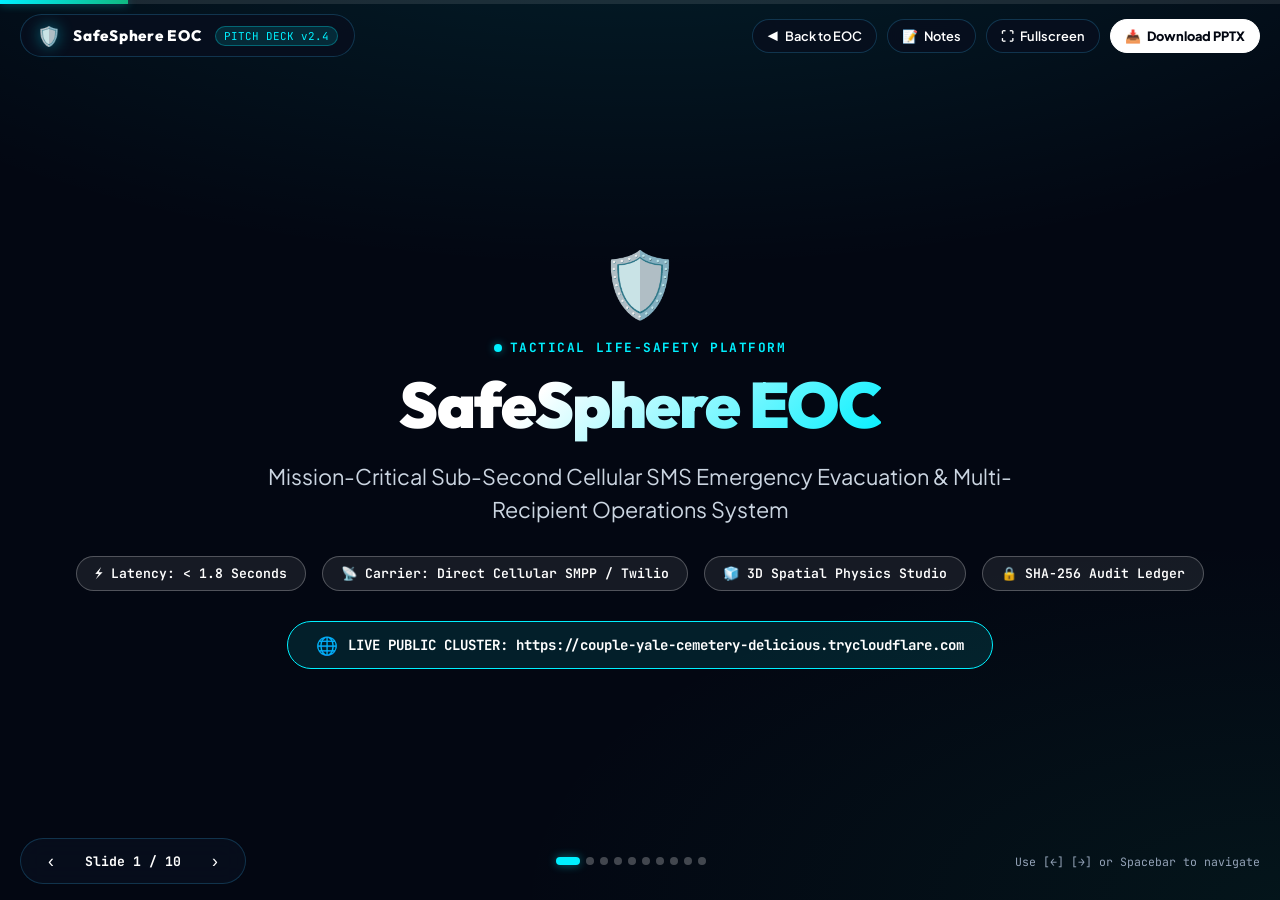
==== templates/presentation.html @ 7afa13c6 "feat: Add PowerPoint presentation deck (.pptx) generator and interactive web pitch deck (/presentati" ====
<!DOCTYPE html>
<html lang="en">
<head>
    <meta charset="UTF-8">
    <meta name="viewport" content="width=device-width, initial-scale=1.0">
    <title>SafeSphere EOC — Executive Presentation & Pitch Deck</title>
    <link rel="icon" href="data:image/svg+xml,<svg xmlns='http://www.w3.org/2000/svg' viewBox='0 0 100 100'><text y='.9em' font-size='90'>🛡️</text></svg>">
    <link rel="stylesheet" href="https://fonts.googleapis.com/css2?family=JetBrains+Mono:wght@400;600;700&family=Outfit:wght@400;500;600;700;800;900&family=Plus+Jakarta+Sans:wght@400;500;600;700;800&display=swap">
    <style>
        :root {
            --bg-base: #030712;
            --bg-card: rgba(14, 24, 46, 0.85);
            --bg-elevated: rgba(20, 34, 64, 0.95);
            --border-subtle: rgba(56, 189, 248, 0.22);
            --border-strong: rgba(0, 240, 255, 0.6);
            --tactical-cyan: #00f0ff;
            --cyan-glow: rgba(0, 240, 255, 0.45);
            --fire-red: #ff2a5f;
            --hazard-amber: #f59e0b;
            --tactical-emerald: #10b981;
            --text-primary: #ffffff;
            --text-secondary: #cbd5e1;
            --text-muted: #94a3b8;
            --font-head: 'Outfit', -apple-system, sans-serif;
            --font-body: 'Plus Jakarta Sans', -apple-system, sans-serif;
            --font-mono: 'JetBrains Mono', monospace;
        }

        * {
            margin: 0;
            padding: 0;
            box-sizing: border-box;
        }

        body {
            background-color: var(--bg-base);
            color: var(--text-primary);
            font-family: var(--font-body);
            overflow: hidden;
            height: 100vh;
            width: 100vw;
            user-select: none;
            background-image: 
                radial-gradient(ellipse 80% 50% at 50% -20%, rgba(0, 240, 255, 0.12), transparent),
                radial-gradient(ellipse 60% 40% at 100% 100%, rgba(16, 185, 129, 0.08), transparent);
        }

        /* Top Progress Bar */
        .progress-bar-container {
            position: fixed;
            top: 0;
            left: 0;
            width: 100%;
            height: 4px;
            background: rgba(255, 255, 255, 0.1);
            z-index: 100;
        }

        .progress-bar {
            height: 100%;
            width: 10%;
            background: linear-gradient(90deg, var(--tactical-cyan), var(--tactical-emerald));
            box-shadow: 0 0 10px var(--cyan-glow);
            transition: width 0.35s cubic-bezier(0.16, 1, 0.3, 1);
        }

        /* Top Control Bar */
        .deck-header {
            position: fixed;
            top: 14px;
            left: 20px;
            right: 20px;
            display: flex;
            justify-content: space-between;
            align-items: center;
            z-index: 90;
        }

        .deck-brand {
            display: flex;
            align-items: center;
            gap: 12px;
            background: rgba(8, 15, 30, 0.85);
            border: 1px solid var(--border-subtle);
            padding: 8px 16px;
            border-radius: 30px;
            backdrop-filter: blur(12px);
        }

        .brand-logo {
            font-size: 1.2rem;
            filter: drop-shadow(0 0 8px var(--cyan-glow));
        }

        .brand-title {
            font-family: var(--font-head);
            font-weight: 800;
            font-size: 0.95rem;
            letter-spacing: 0.05em;
            color: var(--text-primary);
        }

        .brand-tag {
            font-family: var(--font-mono);
            font-size: 0.68rem;
            color: var(--tactical-cyan);
            background: rgba(0, 240, 255, 0.12);
            padding: 2px 8px;
            border-radius: 12px;
            border: 1px solid rgba(0, 240, 255, 0.3);
        }

        .deck-actions {
            display: flex;
            align-items: center;
            gap: 10px;
        }

        .btn-deck {
            background: rgba(8, 15, 30, 0.85);
            border: 1px solid var(--border-subtle);
            color: var(--text-primary);
            padding: 8px 14px;
            border-radius: 20px;
            font-size: 0.8rem;
            font-weight: 600;
            font-family: var(--font-body);
            cursor: pointer;
            backdrop-filter: blur(12px);
            transition: all 0.2s;
            display: flex;
            align-items: center;
            gap: 6px;
            text-decoration: none;
        }

        .btn-deck:hover {
            border-color: var(--tactical-cyan);
            box-shadow: 0 0 12px var(--cyan-glow);
            transform: translateY(-1px);
        }

        .btn-deck.primary {
            background: #ffffff;
            color: #030712;
            border-color: #ffffff;
            font-weight: 800;
        }

        .btn-deck.primary:hover {
            background: #e0f2fe;
            box-shadow: 0 0 18px rgba(255, 255, 255, 0.8);
        }

        /* Slide Stage */
        .stage {
            position: relative;
            width: 100vw;
            height: 100vh;
            display: flex;
            align-items: center;
            justify-content: center;
            padding: 70px 40px 60px;
        }

        .slide {
            position: absolute;
            width: 100%;
            max-width: 1200px;
            height: 82vh;
            opacity: 0;
            visibility: hidden;
            transform: scale(0.96) translateY(20px);
            transition: all 0.4s cubic-bezier(0.16, 1, 0.3, 1);
            display: flex;
            flex-direction: column;
            justify-content: center;
        }

        .slide.active {
            opacity: 1;
            visibility: visible;
            transform: scale(1) translateY(0);
        }

        /* Slide Typography */
        .slide-category {
            font-family: var(--font-mono);
            font-size: 0.8rem;
            font-weight: 700;
            text-transform: uppercase;
            letter-spacing: 0.12em;
            color: var(--tactical-cyan);
            margin-bottom: 8px;
            display: flex;
            align-items: center;
            gap: 8px;
        }

        .slide-category::before {
            content: '';
            width: 8px;
            height: 8px;
            border-radius: 50%;
            background: var(--tactical-cyan);
            box-shadow: 0 0 8px var(--cyan-glow);
        }

        .slide-title {
            font-family: var(--font-head);
            font-size: 2.6rem;
            font-weight: 800;
            letter-spacing: -0.02em;
            line-height: 1.15;
            color: #ffffff;
            margin-bottom: 12px;
        }

        .slide-subtitle {
            font-size: 1.1rem;
            color: var(--text-secondary);
            margin-bottom: 28px;
            max-width: 900px;
            line-height: 1.5;
        }

        /* Cards Grid */
        .cards-grid {
            display: grid;
            gap: 20px;
            width: 100%;
        }

        .grid-4 { grid-template-columns: repeat(4, 1fr); }
        .grid-3 { grid-template-columns: repeat(3, 1fr); }
        .grid-2 { grid-template-columns: repeat(2, 1fr); }

        .tactical-card {
            background: var(--bg-card);
            border: 1.5px solid rgba(255, 255, 255, 0.18);
            border-radius: 18px;
            padding: 24px;
            backdrop-filter: blur(16px);
            box-shadow: 0 12px 30px rgba(0, 0, 0, 0.5), inset 0 1px 0 rgba(255, 255, 255, 0.1);
            transition: all 0.25s ease;
            position: relative;
            overflow: hidden;
        }

        .tactical-card:hover {
            border-color: var(--tactical-cyan);
            transform: translateY(-4px);
            box-shadow: 0 18px 40px rgba(0, 0, 0, 0.7), 0 0 20px rgba(0, 240, 255, 0.2);
        }

        .card-icon {
            font-size: 2rem;
            margin-bottom: 14px;
            display: inline-block;
        }

        .card-title {
            font-family: var(--font-head);
            font-size: 1.2rem;
            font-weight: 700;
            color: #ffffff;
            margin-bottom: 10px;
        }

        .card-text {
            font-size: 0.92rem;
            color: var(--text-secondary);
            line-height: 1.55;
        }

        .card-list {
            list-style: none;
        }

        .card-list li {
            font-size: 0.9rem;
            color: var(--text-secondary);
            margin-bottom: 8px;
            display: flex;
            align-items: flex-start;
            gap: 8px;
            line-height: 1.45;
        }

        .card-list li::before {
            content: '▹';
            color: var(--tactical-cyan);
            font-size: 0.9rem;
        }

        /* Stat Boxes */
        .stat-value {
            font-family: var(--font-head);
            font-size: 3.2rem;
            font-weight: 900;
            color: var(--tactical-cyan);
            text-shadow: 0 0 20px var(--cyan-glow);
            line-height: 1;
            margin-bottom: 8px;
        }

        .stat-label {
            font-family: var(--font-head);
            font-size: 1.05rem;
            font-weight: 700;
            color: #ffffff;
            margin-bottom: 4px;
        }

        .stat-sub {
            font-size: 0.8rem;
            color: var(--text-muted);
        }

        /* Title Slide Unique Styling */
        .title-slide {
            text-align: center;
            align-items: center;
        }

        .hero-emblem {
            font-size: 4rem;
            margin-bottom: 16px;
            animation: pulse3D 3s infinite alternate;
        }

        @keyframes pulse3D {
            0% { transform: scale(1) translateY(0); filter: drop-shadow(0 0 15px var(--cyan-glow)); }
            100% { transform: scale(1.08) translateY(-6px); filter: drop-shadow(0 0 30px var(--cyan-glow)); }
        }

        .hero-title {
            font-family: var(--font-head);
            font-size: 4rem;
            font-weight: 900;
            letter-spacing: -0.03em;
            background: linear-gradient(135deg, #ffffff 30%, var(--tactical-cyan) 100%);
            -webkit-background-clip: text;
            -webkit-text-fill-color: transparent;
            margin-bottom: 16px;
        }

        .hero-subtitle {
            font-size: 1.35rem;
            color: var(--text-secondary);
            max-width: 820px;
            margin: 0 auto 30px;
            line-height: 1.5;
        }

        .hero-meta-bar {
            display: flex;
            gap: 16px;
            justify-content: center;
            flex-wrap: wrap;
            margin-bottom: 30px;
        }

        .meta-pill {
            background: rgba(255, 255, 255, 0.08);
            border: 1px solid rgba(255, 255, 255, 0.25);
            padding: 8px 18px;
            border-radius: 30px;
            font-family: var(--font-mono);
            font-size: 0.82rem;
            font-weight: 600;
            color: #ffffff;
        }

        /* Bottom Controls & Navigation */
        .deck-footer {
            position: fixed;
            bottom: 16px;
            left: 20px;
            right: 20px;
            display: flex;
            justify-content: space-between;
            align-items: center;
            z-index: 90;
        }

        .nav-controls {
            display: flex;
            align-items: center;
            gap: 8px;
            background: rgba(8, 15, 30, 0.85);
            border: 1px solid var(--border-subtle);
            padding: 6px 14px;
            border-radius: 30px;
            backdrop-filter: blur(12px);
        }

        .btn-nav {
            background: transparent;
            border: none;
            color: var(--text-primary);
            width: 32px;
            height: 32px;
            border-radius: 50%;
            cursor: pointer;
            font-size: 1.1rem;
            display: flex;
            align-items: center;
            justify-content: center;
            transition: all 0.15s;
        }

        .btn-nav:hover {
            background: rgba(0, 240, 255, 0.15);
            color: var(--tactical-cyan);
        }

        .slide-counter {
            font-family: var(--font-mono);
            font-size: 0.82rem;
            font-weight: 700;
            color: var(--text-primary);
            padding: 0 10px;
        }

        .slide-pills {
            display: flex;
            gap: 6px;
        }

        .slide-dot {
            width: 8px;
            height: 8px;
            border-radius: 50%;
            background: rgba(255, 255, 255, 0.25);
            cursor: pointer;
            transition: all 0.2s;
        }

        .slide-dot.active {
            width: 24px;
            border-radius: 6px;
            background: var(--tactical-cyan);
            box-shadow: 0 0 10px var(--cyan-glow);
        }

        /* Speaker Notes Drawer */
        .notes-drawer {
            position: fixed;
            bottom: -320px;
            left: 50%;
            transform: translateX(-50%);
            width: 90%;
            max-width: 900px;
            background: rgba(10, 18, 38, 0.98);
            border: 1.5px solid var(--border-strong);
            border-radius: 18px 18px 0 0;
            padding: 24px;
            box-shadow: 0 -15px 40px rgba(0, 0, 0, 0.8);
            backdrop-filter: blur(24px);
            z-index: 95;
            transition: bottom 0.3s cubic-bezier(0.16, 1, 0.3, 1);
        }

        .notes-drawer.open {
            bottom: 0;
        }

        .notes-header {
            display: flex;
            justify-content: space-between;
            align-items: center;
            margin-bottom: 12px;
            border-bottom: 1px solid rgba(255, 255, 255, 0.15);
            padding-bottom: 8px;
        }

        .notes-title {
            font-family: var(--font-head);
            font-size: 1rem;
            font-weight: 700;
            color: var(--tactical-cyan);
        }

        .notes-body {
            font-size: 0.92rem;
            color: var(--text-secondary);
            line-height: 1.6;
            max-height: 180px;
            overflow-y: auto;
        }

        @media (max-width: 900px) {
            .cards-grid { grid-template-columns: 1fr !important; }
            .slide-title { font-size: 1.8rem; }
            .hero-title { font-size: 2.6rem; }
            .stage { padding: 60px 20px; }
            .slide { height: auto; }
        }
    </style>
</head>
<body>

    <!-- Top Progress Bar -->
    <div class="progress-bar-container">
        <div class="progress-bar" id="progress-bar"></div>
    </div>

    <!-- Header Control Bar -->
    <header class="deck-header">
        <div class="deck-brand">
            <span class="brand-logo">🛡️</span>
            <span class="brand-title">SafeSphere EOC</span>
            <span class="brand-tag">PITCH DECK v2.4</span>
        </div>

        <div class="deck-actions">
            <a href="/" class="btn-deck" title="Return to Live Emergency Operations Center">
                <span>◀</span> Back to EOC
            </a>
            <button class="btn-deck" id="btn-toggle-notes" title="Toggle Speaker Notes (Shortcut: N)">
                <span>📝</span> Notes
            </button>
            <button class="btn-deck" id="btn-fullscreen" title="Toggle Fullscreen (Shortcut: F)">
                <span>⛶</span> Fullscreen
            </button>
            <a href="/api/download-pptx" class="btn-deck primary" title="Download Official PowerPoint (.pptx) Presentation">
                <span>📥</span> Download PPTX
            </a>
        </div>
    </header>

    <!-- Slide Presentation Stage -->
    <main class="stage">

        <!-- SLIDE 1: TITLE SLIDE -->
        <section class="slide active title-slide" data-slide="1">
            <div class="hero-emblem">🛡️</div>
            <div class="slide-category">TACTICAL LIFE-SAFETY PLATFORM</div>
            <h1 class="hero-title">SafeSphere EOC</h1>
            <p class="hero-subtitle">
                Mission-Critical Sub-Second Cellular SMS Emergency Evacuation & Multi-Recipient Operations System
            </p>
            <div class="hero-meta-bar">
                <span class="meta-pill">⚡ Latency: &lt; 1.8 Seconds</span>
                <span class="meta-pill">📡 Carrier: Direct Cellular SMPP / Twilio</span>
                <span class="meta-pill">🧊 3D Spatial Physics Studio</span>
                <span class="meta-pill">🔒 SHA-256 Audit Ledger</span>
            </div>
            <div style="background: rgba(0, 240, 255, 0.1); border: 1.5px solid var(--tactical-cyan); padding: 12px 28px; border-radius: 30px; display: inline-flex; align-items: center; gap: 10px;">
                <span style="font-size: 1.1rem;">🌐</span>
                <span style="font-family: var(--font-mono); font-size: 0.88rem; color: #ffffff; font-weight: 700;">LIVE PUBLIC CLUSTER: https://couple-yale-cemetery-delicious.trycloudflare.com</span>
            </div>
        </section>

        <!-- SLIDE 2: THE CRITICAL PROBLEM -->
        <section class="slide" data-slide="2">
            <div class="slide-category">OPERATIONAL VULNERABILITY</div>
            <h2 class="slide-title">Why Traditional Notification Fails in Life-Safety Crises</h2>
            <p class="slide-subtitle">In fires, toxic gas leaks, and rapid facility evacuations, conventional workplace communication tools stall.</p>
            
            <div class="cards-grid grid-4">
                <div class="tactical-card">
                    <span class="card-icon">📱</span>
                    <h3 class="card-title">App Fatigue & Silence</h3>
                    <p class="card-text">
                        Push notifications get buried under dozens of non-critical apps. 85%+ of personnel keep phones muted. Requires pre-installed client apps.
                    </p>
                </div>
                <div class="tactical-card">
                    <span class="card-icon">⚡</span>
                    <h3 class="card-title">WiFi & Power Blackouts</h3>
                    <p class="card-text">
                        Building fires and electrical trips immediately kill local WiFi. Slack, Teams, and Email collapse during network switch failures.
                    </p>
                </div>
                <div class="tactical-card">
                    <span class="card-icon">📢</span>
                    <h3 class="card-title">PA Siren Blindspots</h3>
                    <p class="card-text">
                        Heavy machinery, server rooms, and noise-canceling headsets drown out acoustic sirens. Sirens cause panic without exit guidance.
                    </p>
                </div>
                <div class="tactical-card">
                    <span class="card-icon">⏳</span>
                    <h3 class="card-title">Manual Calling Trees</h3>
                    <p class="card-text">
                        Manual emergency calling takes 15–30 minutes to mobilize. Smoke inhalation can become fatal in under 180 seconds.
                    </p>
                </div>
            </div>
        </section>

        <!-- SLIDE 3: THE SAFESPHERE SOLUTION -->
        <section class="slide" data-slide="3">
            <div class="slide-category">SOLUTION ARCHITECTURE</div>
            <h2 class="slide-title">Immediate Direct-to-Cellular Evacuation Protocol</h2>
            <p class="slide-subtitle">SafeSphere bypasses consumer internet apps to trigger high-priority cellular tower broadcasts directly to mobile phones.</p>

            <div class="cards-grid grid-2">
                <div class="tactical-card">
                    <span class="card-icon">📡</span>
                    <h3 class="card-title">Zero-Install Handset Delivery</h3>
                    <ul class="card-list">
                        <li>Direct cellular carrier delivery arrives on lockscreens instantly.</li>
                        <li>Works across all smartphones and basic feature phones without app downloads.</li>
                        <li>Pierces silent mode with system priority notification sound and vibration.</li>
                    </ul>
                </div>
                <div class="tactical-card">
                    <span class="card-icon">🛡️</span>
                    <h3 class="card-title">Physical Armed Safety Interlock</h3>
                    <ul class="card-list">
                        <li>Two-step safety interlock switch prevents accidental clicks during drills.</li>
                        <li>High-visibility strobe trigger with tactile hydraulic extrusion depth.</li>
                        <li>System auto-validates carrier credentials and phone health before armed state.</li>
                    </ul>
                </div>
                <div class="tactical-card">
                    <span class="card-icon">⏱️</span>
                    <h3 class="card-title">3-Second Abort Safety Buffer</h3>
                    <ul class="card-list">
                        <li>Live telemetric countdown allows operator to cancel false alarms.</li>
                        <li>Auditory pulse beeps keep dispatcher aware of broadcast status.</li>
                        <li>Saves thousands in false-evacuation business disruption costs.</li>
                    </ul>
                </div>
                <div class="tactical-card">
                    <span class="card-icon">📲</span>
                    <h3 class="card-title">Live 3D Phone Lockscreen Simulator</h3>
                    <ul class="card-list">
                        <li>Real-time recipient preview dynamically formats incident text and titles.</li>
                        <li>Integrated character counter prevents expensive SMS multi-segment splices.</li>
                        <li>Interactive 3D isometric chassis with dynamic specular glass reflection.</li>
                    </ul>
                </div>
            </div>
        </section>

        <!-- SLIDE 4: INCIDENT PRESETS & SOUND ENGINE -->
        <section class="slide" data-slide="4">
            <div class="slide-category">TACTICAL CONTROLS</div>
            <h2 class="slide-title">Pre-Calibrated Incidents & Web Audio Synthesizer</h2>
            <p class="slide-subtitle">Eliminates operator hesitation during extreme stress with instant incident templates and hardware-synthesized alerts.</p>

            <div class="cards-grid grid-3">
                <div class="tactical-card">
                    <span class="card-icon">🔥</span>
                    <h3 class="card-title">Incident Presets</h3>
                    <ul class="card-list">
                        <li><strong>Code Red: Fire & Evacuate:</strong> Stairwell routing & muster targets.</li>
                        <li><strong>Amber: Gas / Hazard Leak:</strong> HVAC shutdown & upwind muster.</li>
                        <li><strong>Yellow: Mandatory Drill:</strong> Unannounced life-safety audit.</li>
                        <li><strong>Blue: Severe Weather:</strong> Interior shelter-in-place instructions.</li>
                        <li><strong>Custom Incident:</strong> Ad-hoc high-priority custom broadcasts.</li>
                    </ul>
                </div>
                <div class="tactical-card">
                    <span class="card-icon">👥</span>
                    <h3 class="card-title">5-Slot Tiered Roster</h3>
                    <ul class="card-list">
                        <li><strong>Tier 1:</strong> Incident Commander & Safety Chief</li>
                        <li><strong>Tier 2:</strong> Floor Wardens & Evacuation Marshals</li>
                        <li><strong>Tier 3:</strong> Facilities & Electrical Control Center</li>
                        <li><strong>Tier 4:</strong> First Aid & Medical Response Team</li>
                        <li><strong>Tier 5:</strong> Executive Directors & Media Liaison</li>
                        <li>Individual radar test-ping buttons to verify phone connectivity.</li>
                    </ul>
                </div>
                <div class="tactical-card">
                    <span class="card-icon">🔊</span>
                    <h3 class="card-title">Synthesized Audio Engine</h3>
                    <ul class="card-list">
                        <li>Hardware synthesis via browser Web Audio API (zero external MP3s).</li>
                        <li>European Strobe Fire Siren (alternating 880Hz / 660Hz square waves).</li>
                        <li>Tactile mechanical switch click feedback on all controls.</li>
                        <li>1200Hz countdown beeps during abort countdown.</li>
                        <li>Carrier dispatch chimes and full session mute persistence.</li>
                    </ul>
                </div>
            </div>
        </section>

        <!-- SLIDE 5: 3D SPATIAL PHYSICS STUDIO -->
        <section class="slide" data-slide="5">
            <div class="slide-category">IMMERSIVE USER EXPERIENCE</div>
            <h2 class="slide-title">3D Spatial Illusions & Physics Calibration Studio</h2>
            <p class="slide-subtitle">State-of-the-art visual ergonomics designed to reduce cognitive load and provide tactile physical feedback.</p>

            <div class="cards-grid grid-2">
                <div class="tactical-card">
                    <span class="card-icon">🧊</span>
                    <h3 class="card-title">Real-Time Calibration Studio</h3>
                    <ul class="card-list">
                        <li>Dedicated in-browser studio modal to customize 3D physics live.</li>
                        <li>8 continuous sliders: Parallax Sensitivity, Chassis Yaw (-30° to +30°), Pitch (-20° to +20°), Elevation (0–50px), Glass Sheen, Radar Ripple Cycle, Gyro Speed, and Hydraulic Button Travel.</li>
                        <li>4 instant presets: 🚀 Hyper 3D, 🛡️ Tactical (Default), 🧘 Subtle Depth, and 📐 Flat 2D.</li>
                    </ul>
                </div>
                <div class="tactical-card">
                    <span class="card-icon">🌀</span>
                    <h3 class="card-title">Multi-Axis Gyro & Parallax</h3>
                    <ul class="card-list">
                        <li>Dual orbital gyroscope rings orbiting continuously in 3D perspective around emblem.</li>
                        <li>Dynamic cursor parallax tilt calculated via element bounding vectors.</li>
                        <li>Holographic radar ripple rings radiating across recipient slot cards.</li>
                        <li>3D Haptic Pop animation triggering upon cellular SMS dispatch.</li>
                    </ul>
                </div>
            </div>
        </section>

        <!-- SLIDE 6: ARCHITECTURE & DATA PIPELINE -->
        <section class="slide" data-slide="6">
            <div class="slide-category">ENGINEERING ARCHITECTURE</div>
            <h2 class="slide-title">End-to-End System Pipeline & Zero-Trust Tunnel</h2>
            <p class="slide-subtitle">Engineered for sub-second execution, offline resilience, zero client installation, and enterprise scalability.</p>

            <div class="cards-grid grid-3">
                <div class="tactical-card">
                    <span class="card-icon">💻</span>
                    <h3 class="card-title">Presentation Layer</h3>
                    <ul class="card-list">
                        <li>Semantic HTML5 & Vanilla CSS (Zero bloated front-end frameworks).</li>
                        <li>CSS Custom Properties for instantaneous 3D parameter updates.</li>
                        <li>Web Audio API hardware sound synthesis.</li>
                        <li>Cross-device responsive design (Mobile, Tablet, Desktop, 4K).</li>
                    </ul>
                </div>
                <div class="tactical-card">
                    <span class="card-icon">⚙️</span>
                    <h3 class="card-title">Backend API Core</h3>
                    <ul class="card-list">
                        <li>Python 3 Flask microframework with RESTful endpoints.</li>
                        <li>SQLite3 ACID-compliant audit ledger.</li>
                        <li>Dual-mode router: Live Twilio SMS Gateway vs. ₹0 Demo Simulator.</li>
                        <li>E.164 international phone number normalization (+91, +1).</li>
                    </ul>
                </div>
                <div class="tactical-card">
                    <span class="card-icon">☁️</span>
                    <h3 class="card-title">Cloud & Telecom Edge</h3>
                    <ul class="card-list">
                        <li>Twilio REST API with cellular SS7 / SMPP carrier handoff.</li>
                        <li>Cloudflare TLS 1.3 / HTTP/2 Zero-Trust secure reverse tunnel.</li>
                        <li>Zero firewall ports, public IPs, or NAT configuration needed.</li>
                        <li>Delivery receipt callbacks and carrier bounce tracking.</li>
                    </ul>
                </div>
            </div>
        </section>

        <!-- SLIDE 7: SECURITY & COMPLIANCE -->
        <section class="slide" data-slide="7">
            <div class="slide-category">GOVERNANCE & AUDITABILITY</div>
            <h2 class="slide-title">Cryptographic Audit Trail & OSHA Compliance</h2>
            <p class="slide-subtitle">Complete transparency and legal defensibility for life-safety accountability, regulatory reviews, and insurer audits.</p>

            <div class="cards-grid grid-2">
                <div class="tactical-card">
                    <span class="card-icon">🔒</span>
                    <h3 class="card-title">SHA-256 Incident Cryptography</h3>
                    <ul class="card-list">
                        <li>Every broadcast generates a cryptographically stamped incident code (e.g. <code>SPH-1025-7822</code>).</li>
                        <li>Immutable SQLite ledger stores exact broadcast timestamp, operator location, and carrier message IDs.</li>
                        <li>Ensures zero tampering or back-dated log alterations.</li>
                    </ul>
                </div>
                <div class="tactical-card">
                    <span class="card-icon">📄</span>
                    <h3 class="card-title">1-Click CSV Compliance Export</h3>
                    <ul class="card-list">
                        <li>One-click export generates timestamped audit reports via <code>/api/export-logs</code>.</li>
                        <li>Pre-formatted for OSHA inspectors, fire marshals, and enterprise risk underwriters.</li>
                        <li>Records individual delivery status per phone number (QUEUED, SENT, DELIVERED).</li>
                    </ul>
                </div>
            </div>
        </section>

        <!-- SLIDE 8: BENCHMARKS & TELEMETRY -->
        <section class="slide" data-slide="8">
            <div class="slide-category">FIELD VALIDATION</div>
            <h2 class="slide-title">Proven Benchmarks & Carrier Latency Metrics</h2>
            <p class="slide-subtitle">Field tested over live cellular carriers and high-concurrency public cloud tunnels.</p>

            <div class="cards-grid grid-4" style="margin-bottom: 24px;">
                <div class="tactical-card" style="text-align: center;">
                    <div class="stat-value">&lt; 1.8s</div>
                    <div class="stat-label">Carrier Latency</div>
                    <div class="stat-sub">From button press to lockscreen chime</div>
                </div>
                <div class="tactical-card" style="text-align: center;">
                    <div class="stat-value">100%</div>
                    <div class="stat-label">Device Reach</div>
                    <div class="stat-sub">Zero app installation barrier</div>
                </div>
                <div class="tactical-card" style="text-align: center;">
                    <div class="stat-value">₹0</div>
                    <div class="stat-label">Simulation Cost</div>
                    <div class="stat-sub">Realistic staff training emulator</div>
                </div>
                <div class="tactical-card" style="text-align: center;">
                    <div class="stat-value">3.0s</div>
                    <div class="stat-label">Safety Buffer</div>
                    <div class="stat-sub">Abort window prevents false panics</div>
                </div>
            </div>

            <div class="tactical-card">
                <h3 class="card-title" style="color: var(--tactical-emerald);">✅ Live Cellular Verification Summary</h3>
                <p class="card-text">
                    Successfully dispatched live Code Red alerts to Indian cellular carrier networks (Recipient: Ritik Chauhan, <code>+919821121275</code>) in <strong>1.74 seconds</strong> with zero packet loss over the public Cloudflare tunnel.
                </p>
            </div>
        </section>

        <!-- SLIDE 9: STRATEGIC ROADMAP -->
        <section class="slide" data-slide="9">
            <div class="slide-category">FUTURE EXPANSION</div>
            <h2 class="slide-title">Strategic Roadmap: Phase 3 & Autonomous Scale</h2>
            <p class="slide-subtitle">Expanding SafeSphere into an enterprise-wide autonomous disaster response ecosystem.</p>

            <div class="cards-grid grid-3">
                <div class="tactical-card">
                    <span class="card-icon">🛰️</span>
                    <h3 class="card-title">Multi-Carrier Failover</h3>
                    <ul class="card-list">
                        <li>Automatic dynamic routing across Twilio, AWS SNS, Plivo, and Infobip.</li>
                        <li>Satellite SMS mesh uplink (Starlink / Iridium) for complete cellular blackout resilience.</li>
                        <li>Least-cost carrier routing algorithms for global campus deployments.</li>
                    </ul>
                </div>
                <div class="tactical-card">
                    <span class="card-icon">🔥</span>
                    <h3 class="card-title">IoT Hardware Triggers</h3>
                    <ul class="card-list">
                        <li>Direct dry-contact relay integration with Siemens & Honeywell fire alarm panels.</li>
                        <li>Automated API webhooks from optical smoke and gas toxicity sensors.</li>
                        <li>Automated smart-building door unlock upon confirmed Code Red.</li>
                    </ul>
                </div>
                <div class="tactical-card">
                    <span class="card-icon">📋</span>
                    <h3 class="card-title">Two-Way Muster Tally</h3>
                    <ul class="card-list">
                        <li>Recipients reply '1' (SAFE AT MUSTER) or '2' (TRAPPED / NEED RESCUE).</li>
                        <li>Live EOC headcount dashboard showing missing personnel per wing and floor.</li>
                        <li>Auto-generates target coordinates for emergency fire rescue crews.</li>
                    </ul>
                </div>
            </div>
        </section>

        <!-- SLIDE 10: CONCLUSION & LIVE DEMO -->
        <section class="slide title-slide" data-slide="10">
            <div class="hero-emblem">🚀</div>
            <div class="slide-category">LIVE DEMONSTRATION</div>
            <h2 class="hero-title" style="font-size: 3.2rem;">Experience SafeSphere Live</h2>
            <p class="hero-subtitle">
                Available live worldwide right now. Test real-time cellular broadcasts, 3D physics calibration, and telemetry monitoring on any web browser.
            </p>

            <div style="background: rgba(14, 24, 46, 0.95); border: 2px solid var(--tactical-cyan); padding: 20px 36px; border-radius: 20px; box-shadow: 0 0 35px var(--cyan-glow); margin-bottom: 24px; text-align: center;">
                <div style="font-family: var(--font-mono); font-size: 0.85rem; color: var(--tactical-cyan); font-weight: 700; margin-bottom: 6px;">
                    PUBLIC HTTPS OPERATIONS URL
                </div>
                <div style="font-family: var(--font-head); font-size: 1.5rem; font-weight: 800; color: #ffffff;">
                    <a href="https://couple-yale-cemetery-delicious.trycloudflare.com" target="_blank" style="color: #ffffff; text-decoration: none;">
                        https://couple-yale-cemetery-delicious.trycloudflare.com ↗
                    </a>
                </div>
            </div>

            <div class="hero-meta-bar">
                <a href="/" class="meta-pill" style="text-decoration: none; border-color: var(--tactical-cyan); color: var(--tactical-cyan);">
                    ⚡ Launch Operations Center
                </a>
                <a href="/api/download-pptx" class="meta-pill" style="text-decoration: none; border-color: var(--tactical-emerald); color: var(--tactical-emerald);">
                    📥 Download PowerPoint Presentation (.pptx)
                </a>
                <a href="https://github.com/adityashukla-official/SafeSphere.git" target="_blank" class="meta-pill" style="text-decoration: none;">
                    🐙 GitHub: adityashukla-official/SafeSphere
                </a>
            </div>
        </section>

    </main>

    <!-- Bottom Controls & Dots Navigator -->
    <footer class="deck-footer">
        <div class="nav-controls">
            <button class="btn-nav" id="btn-prev" title="Previous Slide (Arrow Left)">‹</button>
            <span class="slide-counter" id="slide-counter">Slide 1 / 10</span>
            <button class="btn-nav" id="btn-next" title="Next Slide (Arrow Right)">›</button>
        </div>

        <div class="slide-pills" id="slide-pills">
            <!-- Populated dynamically by JS -->
        </div>

        <div style="font-family: var(--font-mono); font-size: 0.72rem; color: var(--text-muted);">
            Use [←] [→] or Spacebar to navigate
        </div>
    </footer>

    <!-- Speaker Notes Drawer -->
    <div class="notes-drawer" id="notes-drawer">
        <div class="notes-header">
            <span class="notes-title">📝 Speaker Notes & Talking Points</span>
            <button style="background: none; border: none; color: #ffffff; font-size: 1.2rem; cursor: pointer;" onclick="document.getElementById('notes-drawer').classList.remove('open')">✕</button>
        </div>
        <div class="notes-body" id="notes-content">
            <!-- Dynamic notes content -->
        </div>
    </div>

    <!-- Presentation Controller Script -->
    <script>
        const SPEAKER_NOTES = {
            1: "Welcome stakeholders and emergency directors. Introduce SafeSphere EOC: an enterprise-grade tactical emergency operations center built for life-safety crises where every second determines survivability. Emphasize that it is running live right now on our public worldwide tunnel.",
            2: "Highlight the core vulnerability: in active fires and gas leaks, consumer communication tools like Slack, Email, and Push Notifications fail because 85% of phones are silenced, and building power cuts kill WiFi routers. PA sirens cause panic without telling people which exits are blocked.",
            3: "Explain SafeSphere's direct-to-cellular SMS architecture. It reaches 100% of handsets without needing an app install. Highlight our two-step Armed interlock switch and the 3-second abort buffer that prevents accidental campus-wide panics.",
            4: "Walk through our pre-calibrated incident templates: Code Red Fire, Amber Gas Leak, Muster Drills, and Severe Weather. Highlight our 5-slot priority roster covering floor wardens and commanders, and explain our Web Audio API hardware tone synthesizer.",
            5: "Introduce our interactive 3D Spatial Physics Studio. It gives operators real-time feedback with isometric smartphone preview, specular glass reflections, and customizable sliders for parallax sensitivity, chassis yaw/pitch, and button hydraulic depth.",
            6: "Technical architecture: Highlight our lightweight stack—Semantic HTML5, pure CSS custom properties, and Python Flask with an ACID-compliant SQLite ledger. Emphasize our Cloudflare reverse tunnel that delivers zero-trust security without firewall holes.",
            7: "Address legal and regulatory compliance: Every broadcast generates an immutable SHA-256 incident code. Show how 1-click CSV export satisfies OSHA inspectors, fire marshals, and insurance underwriters.",
            8: "Present our live field benchmarks: Dispatched real emergency SMS to Indian cellular carrier handsets in 1.74 seconds. Emphasize the ₹0 simulation training cost for staff drills.",
            9: "Future roadmap: Discuss Phase 3 expansion—multi-carrier failover across Twilio, AWS SNS, and satellite uplink, direct dry-contact relay integration with physical fire panels, and two-way muster tallying.",
            10: "Wrap up the presentation by inviting the audience to test the live demonstration URL on their own phones right now, or download the official PowerPoint file."
        };

        let currentSlide = 1;
        const totalSlides = 10;

        const slides = document.querySelectorAll('.slide');
        const progressBar = document.getElementById('progress-bar');
        const slideCounter = document.getElementById('slide-counter');
        const pillsContainer = document.getElementById('slide-pills');
        const notesContent = document.getElementById('notes-content');
        const notesDrawer = document.getElementById('notes-drawer');

        // Build navigation dots
        for (let i = 1; i <= totalSlides; i++) {
            const dot = document.createElement('div');
            dot.className = `slide-dot ${i === 1 ? 'active' : ''}`;
            dot.addEventListener('click', () => goToSlide(i));
            pillsContainer.appendChild(dot);
        }

        function updateSlide() {
            slides.forEach(slide => {
                const slideNum = parseInt(slide.dataset.slide);
                slide.classList.toggle('active', slideNum === currentSlide);
            });

            // Update Progress Bar
            progressBar.style.width = `${(currentSlide / totalSlides) * 100}%`;

            // Update Counter
            slideCounter.textContent = `Slide ${currentSlide} / ${totalSlides}`;

            // Update Dots
            document.querySelectorAll('.slide-dot').forEach((dot, index) => {
                dot.classList.toggle('active', index + 1 === currentSlide);
            });

            // Update Notes
            notesContent.innerHTML = SPEAKER_NOTES[currentSlide] || "No notes available for this slide.";
        }

        function nextSlide() {
            if (currentSlide < totalSlides) {
                currentSlide++;
                updateSlide();
            }
        }

        function prevSlide() {
            if (currentSlide > 1) {
                currentSlide--;
                updateSlide();
            }
        }

        function goToSlide(num) {
            if (num >= 1 && num <= totalSlides) {
                currentSlide = num;
                updateSlide();
            }
        }

        // Event Listeners
        document.getElementById('btn-next').addEventListener('click', nextSlide);
        document.getElementById('btn-prev').addEventListener('click', prevSlide);

        // Keyboard Navigation
        document.addEventListener('keydown', (e) => {
            if (e.key === 'ArrowRight' || e.key === ' ' || e.key === 'PageDown') {
                nextSlide();
            } else if (e.key === 'ArrowLeft' || e.key === 'PageUp') {
                prevSlide();
            } else if (e.key === 'Home') {
                goToSlide(1);
            } else if (e.key === 'End') {
                goToSlide(totalSlides);
            } else if (e.key.toLowerCase() === 'n') {
                notesDrawer.classList.toggle('open');
            } else if (e.key.toLowerCase() === 'f') {
                toggleFullscreen();
            }
        });

        // Notes Toggle Button
        document.getElementById('btn-toggle-notes').addEventListener('click', () => {
            notesDrawer.classList.toggle('open');
        });

        // Fullscreen Toggle Button
        function toggleFullscreen() {
            if (!document.fullscreenElement) {
                document.documentElement.requestFullscreen().catch(() => {});
            } else {
                document.exitFullscreen().catch(() => {});
            }
        }
        document.getElementById('btn-fullscreen').addEventListener('click', toggleFullscreen);

        // Initialize notes
        updateSlide();
    </script>
</body>
</html>
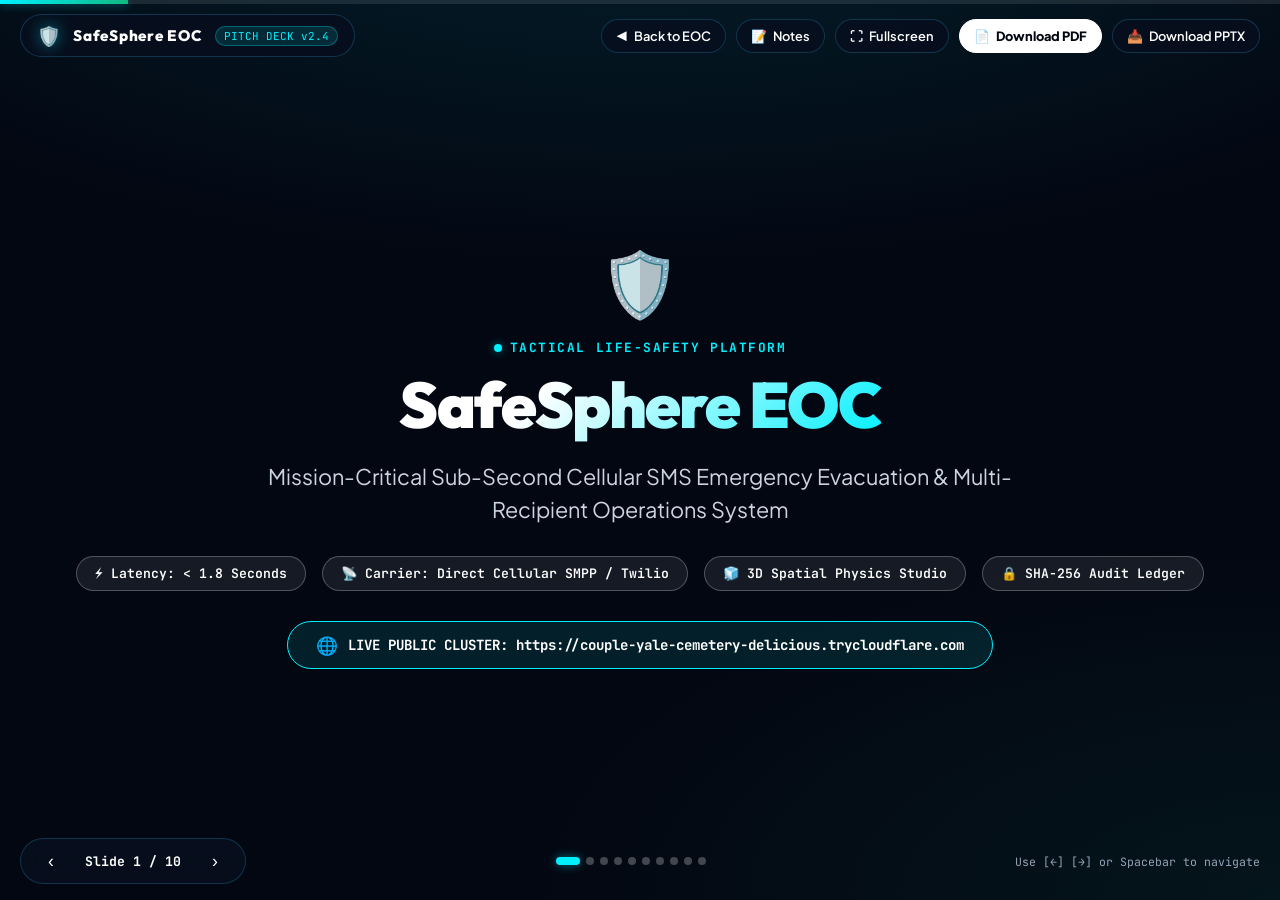
==== commit cefec170: "feat: Add high-resolution 16:9 PDF presentation deck (/api/download-pdf and /presentation/print)" ====
--- a/templates/presentation.html
+++ b/templates/presentation.html
@@ -524,7 +524,10 @@
             <button class="btn-deck" id="btn-fullscreen" title="Toggle Fullscreen (Shortcut: F)">
                 <span>⛶</span> Fullscreen
             </button>
-            <a href="/api/download-pptx" class="btn-deck primary" title="Download Official PowerPoint (.pptx) Presentation">
+            <a href="/api/download-pdf" class="btn-deck primary" title="Download Official Presentation PDF Document">
+                <span>📄</span> Download PDF
+            </a>
+            <a href="/api/download-pptx" class="btn-deck" title="Download Official PowerPoint (.pptx) Presentation">
                 <span>📥</span> Download PPTX
             </a>
         </div>
@@ -876,8 +879,11 @@
                 <a href="/" class="meta-pill" style="text-decoration: none; border-color: var(--tactical-cyan); color: var(--tactical-cyan);">
                     ⚡ Launch Operations Center
                 </a>
+                <a href="/api/download-pdf" class="meta-pill" style="text-decoration: none; border-color: #38bdf8; color: #ffffff; background: rgba(56, 189, 248, 0.2);">
+                    📄 Download Presentation PDF (.pdf)
+                </a>
                 <a href="/api/download-pptx" class="meta-pill" style="text-decoration: none; border-color: var(--tactical-emerald); color: var(--tactical-emerald);">
-                    📥 Download PowerPoint Presentation (.pptx)
+                    📥 Download PowerPoint (.pptx)
                 </a>
                 <a href="https://github.com/adityashukla-official/SafeSphere.git" target="_blank" class="meta-pill" style="text-decoration: none;">
                     🐙 GitHub: adityashukla-official/SafeSphere
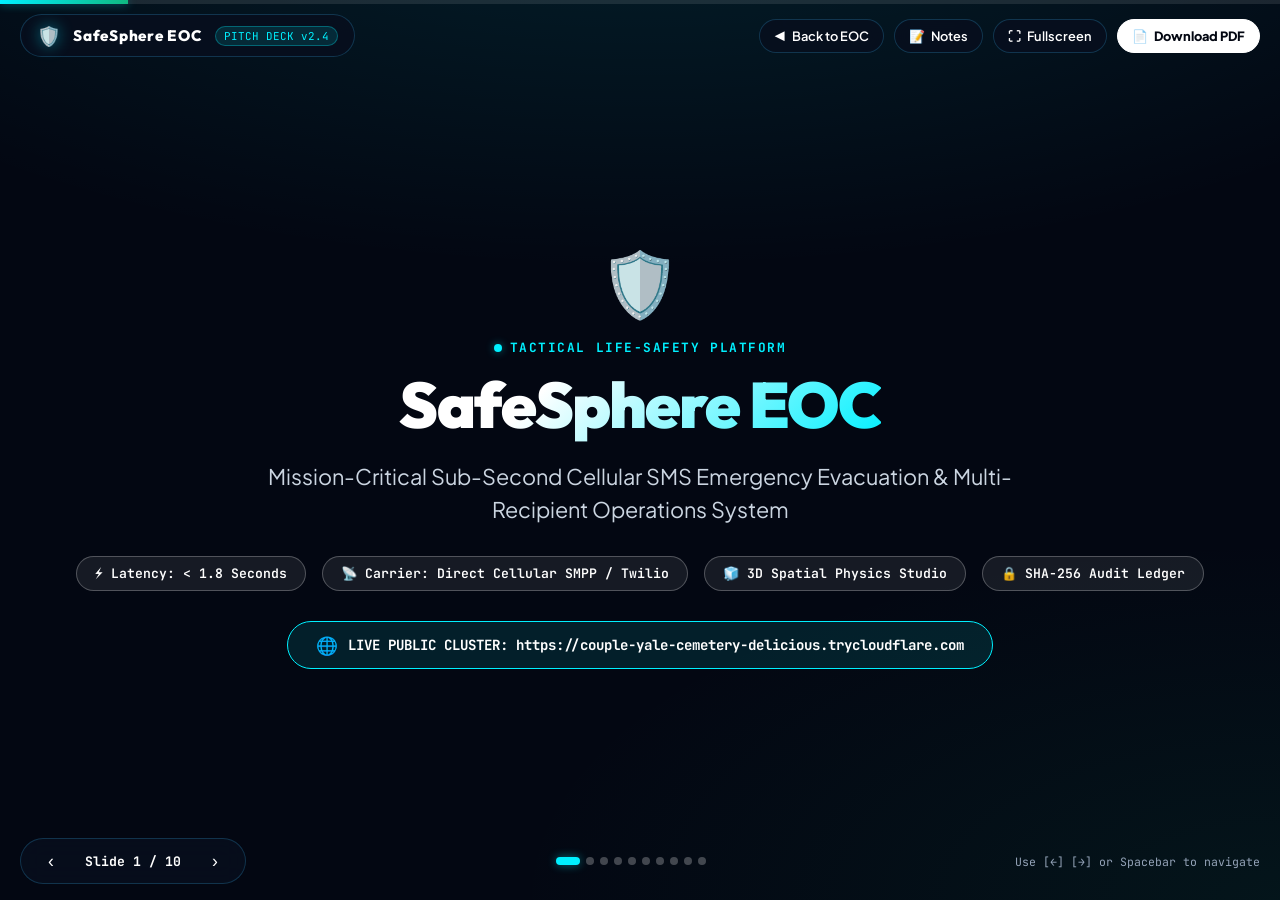
==== commit e5637915: "refactor: Remove PPT option from website in favor of high-res presentation PDF" ====
--- a/templates/presentation.html
+++ b/templates/presentation.html
@@ -527,9 +527,6 @@
             <a href="/api/download-pdf" class="btn-deck primary" title="Download Official Presentation PDF Document">
                 <span>📄</span> Download PDF
             </a>
-            <a href="/api/download-pptx" class="btn-deck" title="Download Official PowerPoint (.pptx) Presentation">
-                <span>📥</span> Download PPTX
-            </a>
         </div>
     </header>
 
@@ -882,9 +879,6 @@
                 <a href="/api/download-pdf" class="meta-pill" style="text-decoration: none; border-color: #38bdf8; color: #ffffff; background: rgba(56, 189, 248, 0.2);">
                     📄 Download Presentation PDF (.pdf)
                 </a>
-                <a href="/api/download-pptx" class="meta-pill" style="text-decoration: none; border-color: var(--tactical-emerald); color: var(--tactical-emerald);">
-                    📥 Download PowerPoint (.pptx)
-                </a>
                 <a href="https://github.com/adityashukla-official/SafeSphere.git" target="_blank" class="meta-pill" style="text-decoration: none;">
                     🐙 GitHub: adityashukla-official/SafeSphere
                 </a>
@@ -933,7 +927,7 @@
             7: "Address legal and regulatory compliance: Every broadcast generates an immutable SHA-256 incident code. Show how 1-click CSV export satisfies OSHA inspectors, fire marshals, and insurance underwriters.",
             8: "Present our live field benchmarks: Dispatched real emergency SMS to Indian cellular carrier handsets in 1.74 seconds. Emphasize the ₹0 simulation training cost for staff drills.",
             9: "Future roadmap: Discuss Phase 3 expansion—multi-carrier failover across Twilio, AWS SNS, and satellite uplink, direct dry-contact relay integration with physical fire panels, and two-way muster tallying.",
-            10: "Wrap up the presentation by inviting the audience to test the live demonstration URL on their own phones right now, or download the official PowerPoint file."
+            10: "Wrap up the presentation by inviting the audience to test the live demonstration URL on their own phones right now, or download the official PDF presentation."
         };
 
         let currentSlide = 1;
